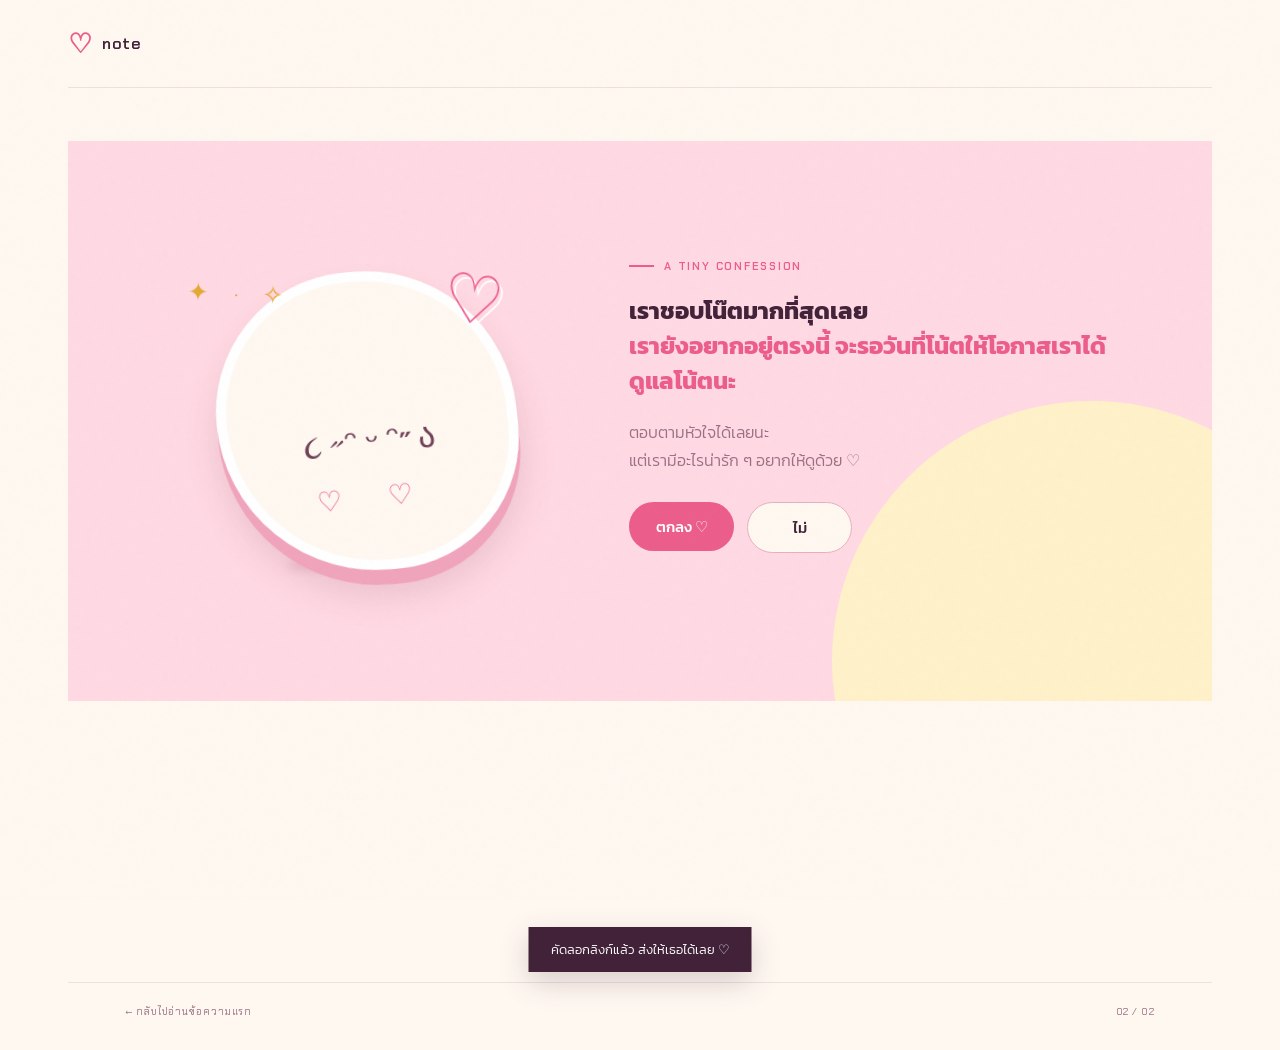
==== magic.html @ 017867cf "Add files via upload" ====
<!doctype html>
<html lang="th">
<head>
  <meta charset="UTF-8" />
  <meta name="viewport" content="width=device-width, initial-scale=1.0" />
  <meta name="description" content="สิ่งเล็ก ๆ ที่ซ่อนอยู่ในแสงไฟ" />
  <title>สิ่งที่อยากบอกเธอ</title>
  <link rel="preconnect" href="https://fonts.googleapis.com">
  <link rel="preconnect" href="https://fonts.gstatic.com" crossorigin>
  <link href="https://fonts.googleapis.com/css2?family=Chakra+Petch:wght@400;500;600;700&family=Kanit:wght@300;400;500;600&display=swap" rel="stylesheet">
  <link rel="stylesheet" href="styles.css" />
</head>
<body>
  <div class="noise"></div>
  <main class="page-shell">
    <nav class="topbar" aria-label="เมนูหลัก">
      <a class="brand" href="index.html" aria-label="กลับหน้าแรก"><span class="brand-mark">♡</span>  note</a>
      <!-- <button class="share-button" id="shareButton" type="button"><span aria-hidden="true">↗</span> ส่งลิงก์นี้</button> -->
    </nav>
    <section class="sticker-section" id="scene">
      <div class="section-label"></div>
      <div class="sticker-card" id="stickerCard">
        <div class="heart-burst" id="heartBurst" aria-hidden="true"></div>
        <div class="sticker-art" aria-hidden="true">
          <div class="sticker-sparkles">✦　·　✧</div>
          <div class="sticker-face">૮ ˶ᵔ ᵕ ᵔ˶ ა</div>
          <div class="sticker-heart">♡</div>
          <div class="sticker-shadow"></div>
        </div>
        <div class="question-content">
          <p class="eyebrow"><span></span> a tiny confession</p>
          <h2>เราชอบโน๊ตมากที่สุดเลย<br /><em>เรายังอยากอยู่ตรงนี้ จะรอวันที่โน้ตให้โอกาสเราได้ดูแลโน้ตนะ</em></h2>
          <p class="question-text">ตอบตามหัวใจได้เลยนะ<br />แต่เรามีอะไรน่ารัก ๆ อยากให้ดูด้วย ♡</p>
          <div class="answer-area" id="answerArea">
            <button class="answer-button answer-yes" id="yesButton" type="button">ตกลง <span>♡</span></button>
            <button class="answer-button answer-no" id="noButton" type="button">ไม่</button>
          </div>
          <p class="runaway-note" id="runawayNote" aria-live="polite"></p>
        </div>
      </div>
      <div class="flower-result" id="flowerResult" aria-live="polite" hidden>
        <div class="flower-sticker" aria-hidden="true">🌷</div>
        <div><strong>เย้! ดอกไม้นี้ให้เธอเลย</strong><span>คิดถึงเหมือนกันนะ ♡</span></div>
      </div>
    </section>
    <footer><a class="back-link" href="index.html">← กลับไปอ่านข้อความแรก</a><span>02 / 02</span></footer>
  </main>
  <div class="toast" id="toast" role="status">คัดลอกลิงก์แล้ว ส่งให้เธอได้เลย ♡</div>
  <div class="letter-modal" id="letterModal" role="dialog" aria-modal="true" aria-labelledby="letterTitle">
    <div class="letter-backdrop" data-letter-close></div>
    <article class="letter-paper">
      <button class="letter-close" id="letterClose" type="button" aria-label="ปิดจดหมาย">×</button>
      <div class="letter-topline"><span>little note no.</span><span>♡</span></div>
      <p class="letter-kicker">a letter for you</p>
      <h2 id="letterTitle">แค่เห็นเธอยิ้ม</h2>
      <div class="letter-rule"></div>
      <p class="letter-body" id="letterBody">วันธรรมดาของเราก็เหมือนมีแสงแดดเพิ่มขึ้นมาอีกนิด</p>
      <p class="letter-sender" id="letterSender">จากคนที่แอบมองเธออยู่เสมอ</p>
      <div class="letter-seal">♡</div>
    </article>
  </div>
  <script src="share.js"></script>
  <script>
    const answerArea = document.querySelector('#answerArea');
    const noButton = document.querySelector('#noButton');
    const yesButton = document.querySelector('#yesButton');
    const flowerResult = document.querySelector('#flowerResult');
    const stickerCard = document.querySelector('#stickerCard');
    const heartBurst = document.querySelector('#heartBurst');
    const runawayNote = document.querySelector('#runawayNote');
    const messages = ['แง... ลองกดปุ่มอื่นดูไหม', 'จับไม่ทันหรอกนะ ♡', 'คิดถึงอยู่ใช่ไหมล่ะ'];
    let escapeCount = 0;

    noButton.addEventListener('click', moveNoButton);
    noButton.addEventListener('pointerenter', moveNoButton);
    yesButton.addEventListener('click', () => {
      stickerCard.classList.add('is-heart-mode');
      stickerCard.querySelector('.sticker-face').textContent = '♥';
      stickerCard.querySelector('.sticker-heart').textContent = '♥';
      stickerCard.querySelector('.question-content h1').innerHTML = 'คิดถึงนะ<br /><em>มากที่สุดเลย</em>';
      stickerCard.querySelector('.question-text').innerHTML = 'หัวใจดวงนี้ลอยไปหาเธอแล้ว<br />รับไว้ดี ๆ นะ ♡';
      flowerResult.hidden = false;
      flowerResult.classList.add('is-visible');
      yesButton.textContent = 'รับดอกไม้แล้ว ♡';
      yesButton.disabled = true;
      noButton.hidden = true;
      runawayNote.textContent = 'รู้แล้วว่าคิดถึงกัน ขอบคุณนะ!';
      createHeartBurst();
    });

    function createHeartBurst() {
      heartBurst.replaceChildren();
      for (let index = 0; index < 22; index += 1) {
        const heart = document.createElement('span');
        heart.textContent = index % 3 === 0 ? '♥' : '♡';
        heart.style.setProperty('--x', `${Math.random() * 100}%`);
        heart.style.setProperty('--drift', `${(Math.random() - 0.5) * 180}px`);
        heart.style.setProperty('--delay', `${Math.random() * 0.8}s`);
        heart.style.setProperty('--size', `${16 + Math.random() * 25}px`);
        heartBurst.appendChild(heart);
      }
    }

    function moveNoButton() {
      escapeCount += 1;
      const area = answerArea.getBoundingClientRect();
      const button = noButton.getBoundingClientRect();
      const maxX = Math.max(0, area.width - button.width);
      const maxY = Math.max(0, area.height - button.height);
      noButton.style.left = `${Math.random() * maxX}px`;
      noButton.style.top = `${Math.random() * maxY}px`;
      runawayNote.textContent = messages[Math.min(escapeCount - 1, messages.length - 1)];
    }
  </script>
</body>
</html>
---- styles.css ----
@import url('https://fonts.googleapis.com/css2?family=Chakra+Petch:wght@400;500;600;700&family=Kanit:wght@300;400;500;600&display=swap');

:root { --ink: #422239; --muted: #9b7084; --pink: #f687a9; --hot: #ec5d8b; --cream: #fff8f1; --blush: #ffe7ec; --line: rgba(104, 51, 76, .12); }
* { box-sizing: border-box; }
html { scroll-behavior: smooth; }
body { margin: 0; color: var(--ink); background: var(--cream); font-family: 'Kanit', sans-serif; font-weight: 300; overflow-x: hidden; }
.noise { position: fixed; inset: 0; opacity: .055; pointer-events: none; z-index: 10; background-image: url("data:image/svg+xml,%3Csvg viewBox='0 0 180 180' xmlns='http://www.w3.org/2000/svg'%3E%3Cfilter id='n'%3E%3CfeTurbulence type='fractalNoise' baseFrequency='.85' numOctaves='3' stitchTiles='stitch'/%3E%3C/filter%3E%3Crect width='100%25' height='100%25' filter='url(%23n)' opacity='.4'/%3E%3C/svg%3E"); }
.page-shell { max-width: 1240px; margin: auto; padding: 0 48px; }
.topbar { height: 88px; display: flex; align-items: center; justify-content: space-between; border-bottom: 1px solid var(--line); }
.brand { color: var(--ink); text-decoration: none; font: 600 16px 'Chakra Petch', sans-serif; letter-spacing: .05em; display: flex; align-items: center; gap: 9px; }
.brand-mark { color: var(--hot); font-size: 27px; line-height: 1; }
.share-button { border: 1px solid var(--ink); border-radius: 99px; background: transparent; color: var(--ink); font: 500 13px 'Chakra Petch', sans-serif; padding: 11px 17px; cursor: pointer; transition: .2s ease; }
.share-button span { font-size: 17px; vertical-align: -1px; margin-right: 4px; }.share-button:hover { background: var(--ink); color: white; transform: translateY(-2px); }
.hero { min-height: calc(100vh - 88px); display: flex; align-items: center; justify-content: space-between; padding: 70px 5% 95px; position: relative; }
.hero:after { content: ''; position: absolute; width: 370px; height: 370px; border-radius: 50%; background: #ffd3de; right: 7%; top: 125px; z-index: -1; filter: blur(1px); }
.eyebrow { display: flex; align-items: center; gap: 10px; color: var(--hot); font: 600 11px 'Chakra Petch', sans-serif; text-transform: uppercase; letter-spacing: .16em; }.eyebrow span { display: block; width: 25px; height: 2px; background: var(--hot); }
h1 { font: 600 clamp(55px, 7.3vw, 103px)/.92 'Kanit', sans-serif; letter-spacing: -.07em; margin: 24px 0; }.hero h1 em, h2 em { font-style: normal; color: var(--hot); }.intro { color: var(--muted); font-size: 16px; line-height: 1.8; margin: 0 0 33px; }.hero-actions { display: flex; align-items: center; gap: 21px; }.primary-button { display: inline-flex; gap: 24px; align-items: center; padding: 14px 20px 14px 23px; color: white; background: var(--ink); text-decoration: none; font: 500 13px 'Chakra Petch', sans-serif; border-radius: 3px; transition: .25s; }.primary-button span { font-size: 18px; }.primary-button:hover { background: var(--hot); transform: translateY(-3px); }.hint { color: var(--muted); font-size: 11px; }.hero-aside { width: 235px; transform: rotate(7deg); margin-right: 10%; margin-top: 25px; }.stamp { width: 78px; height: 78px; border: 1px solid var(--hot); border-radius: 50%; color: var(--hot); display: grid; place-content: center; text-align: center; font: 600 11px/1.1 'Chakra Petch', sans-serif; letter-spacing: .08em; margin-bottom: 35px; }.stamp strong { font-size: 17px; }.hero-aside p { font: 400 18px/1.7 'Kanit', sans-serif; }
.scene-section { padding: 36px 0 135px; }.section-label { color: var(--muted); font: 600 11px 'Chakra Petch', sans-serif; letter-spacing: .15em; margin: 0 5% 17px; }.section-label span, .message-number { color: var(--hot); margin-right: 16px; }.scene-card { background: #f9c0cf; padding: 52px 5% 38px; position: relative; overflow: hidden; }.scene-card:before { content: ''; position: absolute; inset: 0; opacity: .25; background: linear-gradient(135deg, transparent 40%, #fff 40.2%, transparent 40.5%, transparent 63%, #fff 63.2%, transparent 63.5%); }.scene-heading { position: relative; z-index: 1; display: flex; align-items: flex-end; justify-content: space-between; margin-bottom: 28px; }.scene-heading h2, .message-content h2 { font: 500 clamp(31px, 4vw, 56px)/1.05 'Kanit', sans-serif; letter-spacing: -.055em; margin: 0; }.scene-heading h2 span { color: #a94f70; }.heart-count { text-align: right; display: flex; flex-direction: column; color: var(--hot); }.heart-count span { font: 600 35px 'Chakra Petch', sans-serif; line-height: .9; }.heart-count small { font-size: 11px; color: var(--ink); margin-top: 8px; }
.canvas-wrap { height: 480px; background: linear-gradient(145deg, #fddddf, #efa1ba); position: relative; z-index: 1; border: 1px solid rgba(121, 54, 83, .14); overflow: hidden; }.canvas-wrap canvas { display: block; width: 100%; height: 100%; touch-action: none; cursor: grab; }.canvas-wrap canvas:active { cursor: grabbing; }.canvas-tip { position: absolute; left: 22px; bottom: 18px; font: 500 10px 'Chakra Petch', sans-serif; letter-spacing: .08em; color: #95516b; }.tip-dot { display: inline-block; width: 7px; height: 7px; background: #fd658f; border-radius: 50%; margin-right: 7px; animation: pulse 1.5s infinite; }.sparkle-note { position: absolute; right: 22px; bottom: 18px; font-size: 11px; color: #95516b; }.sparkle-note span { font-size: 18px; vertical-align: -2px; margin-left: 5px; }
.message-section { display: grid; grid-template-columns: 15% 1fr; padding: 25px 5% 160px; }.message-number { font: 600 11px 'Chakra Petch', sans-serif; letter-spacing: .1em; padding-top: 10px; }.message-content h2 { font-size: clamp(39px, 5vw, 72px); margin: 25px 0 30px; }.message-body { color: var(--muted); line-height: 1.9; font-size: 16px; }.signature { display: inline-block; color: var(--hot); border-top: 1px solid #eab5c4; padding-top: 15px; margin-top: 22px; font: 12px 'Chakra Petch', sans-serif; }.signature span { font-size: 19px; margin-left: 6px; } footer { border-top: 1px solid var(--line); display: flex; justify-content: space-between; padding: 22px 5% 32px; color: var(--muted); font: 10px 'Chakra Petch', sans-serif; letter-spacing: .09em; text-transform: uppercase; }.back-link { color: var(--muted); text-decoration: none; }.back-link:hover { color: var(--hot); }.toast { position: fixed; bottom: 28px; left: 50%; transform: translate(-50%, 100px); background: var(--ink); color: white; padding: 13px 22px; font-size: 13px; z-index: 20; transition: transform .35s ease; box-shadow: 0 10px 30px #42223933; }.toast.show { transform: translate(-50%, 0); }
.sticker-section { padding: 36px 0 135px; }.sticker-card { min-height: 560px; display: grid; grid-template-columns: .9fr 1.1fr; align-items: center; gap: 7%; padding: 58px 9%; position: relative; overflow: hidden; background: #ffd9e3; }.sticker-card:before { content: ''; position: absolute; width: 520px; height: 520px; border-radius: 50%; background: #fff1c9; right: -140px; bottom: -220px; }.sticker-art, .question-content { position: relative; z-index: 1; }.sticker-art { min-height: 330px; display: grid; place-items: center; transform: rotate(-6deg); }.sticker-face { width: min(100%, 300px); aspect-ratio: 1; display: grid; place-items: center; padding-top: 40px; color: #6f4055; background: #fff8f1; border: 10px solid white; border-radius: 48% 52% 45% 55%; box-shadow: 0 15px 0 #f0a4bc, 0 25px 35px rgba(126, 61, 89, .16); font: 500 clamp(23px, 3vw, 34px) 'Kanit', sans-serif; }.sticker-face:after { content: '♡  ♡'; position: absolute; margin-top: 112px; color: var(--hot); font-size: 28px; letter-spacing: 20px; }.sticker-heart { position: absolute; top: 21px; right: 12%; color: var(--hot); font-size: 68px; line-height: 1; transform: rotate(14deg); text-shadow: 4px 4px 0 white; animation: float-heart 2.4s ease-in-out infinite; }.sticker-sparkles { position: absolute; top: 5px; left: 8%; color: #e5a833; font-size: 25px; transform: rotate(8deg); }.sticker-shadow { position: absolute; bottom: 19px; width: 190px; height: 20px; border-radius: 50%; background: rgba(177, 92, 120, .18); filter: blur(4px); z-index: -1; }.question-content h1 { font: 600 clamp(49px, 6vw, 78px)/.95 'Kanit', sans-serif; letter-spacing: -.07em; margin: 23px 0; }.question-text { color: var(--muted); font-size: 16px; line-height: 1.8; margin-bottom: 27px; }.answer-area { position: relative; display: flex; gap: 12px; min-height: 65px; align-items: flex-start; }.answer-button { min-width: 105px; border: 0; border-radius: 999px; padding: 13px 22px; color: white; font: 500 15px 'Kanit', sans-serif; cursor: pointer; transition: transform .2s, box-shadow .2s; }.answer-button:hover { transform: translateY(-3px); box-shadow: 0 8px 18px rgba(126, 61, 89, .2); }.answer-yes { background: var(--hot); }.answer-no { position: absolute; left: 118px; top: 0; color: var(--ink); background: #fff8f1; border: 1px solid #e7afc0; }.answer-button:disabled { cursor: default; opacity: .8; }.runaway-note { min-height: 24px; margin: 3px 0 0; color: var(--hot); font-size: 13px; }.flower-result { display: flex; align-items: center; gap: 18px; margin: 30px auto 0; padding: 18px 25px; width: min(100%, 510px); background: #fff8f1; color: var(--ink); box-shadow: 0 12px 30px rgba(126, 61, 89, .12); opacity: 0; transform: translateY(15px); transition: .45s ease; }.flower-result.is-visible { opacity: 1; transform: translateY(0); }.flower-result strong, .flower-result span { display: block; }.flower-result span { color: var(--muted); margin-top: 3px; }.flower-sticker { font-size: 54px; animation: flower-bloom .5s ease both; }
.letter-modal { position: fixed; inset: 0; display: grid; place-items: center; padding: 24px; visibility: hidden; opacity: 0; z-index: 30; transition: opacity .3s ease, visibility .3s ease; }.letter-modal.is-open { visibility: visible; opacity: 1; }.letter-backdrop { position: absolute; inset: 0; background: rgba(66, 34, 57, .48); backdrop-filter: blur(8px); }.letter-paper { position: relative; width: min(100%, 510px); min-height: 440px; padding: 38px 48px; background: #fff9ee; color: var(--ink); box-shadow: 0 24px 70px rgba(66, 34, 57, .28); transform: translateY(20px) rotate(-1deg); transition: transform .4s cubic-bezier(.2,.8,.2,1); }.letter-modal.is-open .letter-paper { transform: translateY(0) rotate(-1deg); }.letter-close { position: absolute; top: 14px; right: 17px; border: 0; color: var(--muted); background: transparent; font: 300 30px 'Kanit', sans-serif; cursor: pointer; }.letter-topline { display: flex; justify-content: space-between; color: var(--hot); font: 11px 'Chakra Petch', sans-serif; letter-spacing: .12em; text-transform: uppercase; }.letter-kicker { margin: 58px 0 15px; color: var(--hot); font: 600 11px 'Chakra Petch', sans-serif; letter-spacing: .16em; text-transform: uppercase; }.letter-paper h2 { margin: 0; font: 500 clamp(31px, 5vw, 46px)/1.1 'Kanit', sans-serif; letter-spacing: -.04em; }.letter-rule { width: 55px; height: 2px; background: var(--hot); margin: 28px 0; }.letter-body { max-width: 370px; color: #795568; font-size: 18px; line-height: 1.9; }.letter-sender { margin-top: 42px; color: var(--hot); font: 12px 'Chakra Petch', sans-serif; }.letter-seal { position: absolute; right: 47px; bottom: 30px; width: 52px; height: 52px; display: grid; place-items: center; border: 1px solid #f08aae; border-radius: 50%; color: var(--hot); font-size: 25px; transform: rotate(12deg); }
@keyframes pulse { 50% { transform: scale(1.6); opacity: .45; } } @keyframes float-heart { 50% { transform: translateY(-8px) rotate(14deg) scale(1.08); } } @keyframes flower-bloom { 0% { transform: scale(.3) rotate(-15deg); } 80% { transform: scale(1.15) rotate(4deg); } 100% { transform: scale(1) rotate(0); } } @media (max-width: 700px) { .page-shell { padding: 0 20px; }.topbar { height: 72px; }.hero { display: block; padding: 66px 8% 75px; min-height: auto; }.hero:after { width: 250px; height: 250px; right: 0; top: 110px; }.hero-aside { margin: 80px 0 0 auto; width: 190px; }.hero-actions { align-items: flex-start; flex-direction: column; gap: 13px; }.scene-section, .sticker-section { padding-bottom: 90px; }.sticker-card { display: block; padding: 35px 8% 45px; }.sticker-art { min-height: 285px; margin-bottom: 15px; }.sticker-face { width: min(100%, 270px); }.question-content h1 { font-size: clamp(49px, 15vw, 70px); }.answer-area { min-height: 90px; }.answer-no { left: 118px; }.message-section { padding: 0 8% 100px; display: block; }.message-number { margin-bottom: 55px; }.message-content h2 { margin-top: 22px; } footer { padding-left: 8%; padding-right: 8%; gap: 20px; } }
.sticker-card { transition: background .6s ease, transform .6s ease; }
.sticker-card.is-heart-mode { background: #ffb0c8; transform: scale(1.01); }
.sticker-card.is-heart-mode:before { background: #ffc9d8; transform: scale(1.25); }
.sticker-card.is-heart-mode .sticker-art { transform: rotate(0) scale(1.06); }
.sticker-card.is-heart-mode .sticker-face { color: #fff; background: var(--hot); transform: scale(1.08); box-shadow: 0 15px 0 #c94770, 0 25px 35px rgba(126, 61, 89, .22); font-size: clamp(100px, 15vw, 170px); line-height: 1; }
.sticker-card.is-heart-mode .sticker-face:after { content: '♡'; color: #fff; margin-top: 0; font-size: 36px; letter-spacing: 0; }
.sticker-card.is-heart-mode .sticker-heart { color: #fff; transform: rotate(14deg) scale(1.2); }
.heart-burst { position: absolute; inset: 0; z-index: 2; pointer-events: none; overflow: hidden; }
.heart-burst span { position: absolute; left: var(--x); bottom: 17%; color: var(--hot); font-size: var(--size); opacity: 0; animation: heart-float 2.8s var(--delay) ease-out forwards; text-shadow: 2px 2px 0 rgba(255, 255, 255, .65); }
.heart-burst span:nth-child(3n) { color: #fff; }
.heart-burst span:nth-child(4n) { color: #e3a536; }
@keyframes heart-float { 0% { opacity: 0; transform: translate3d(0, 40px, 0) scale(.35) rotate(-18deg); } 15% { opacity: 1; } 100% { opacity: 0; transform: translate3d(var(--drift), -520px, 0) scale(1.1) rotate(24deg); } }
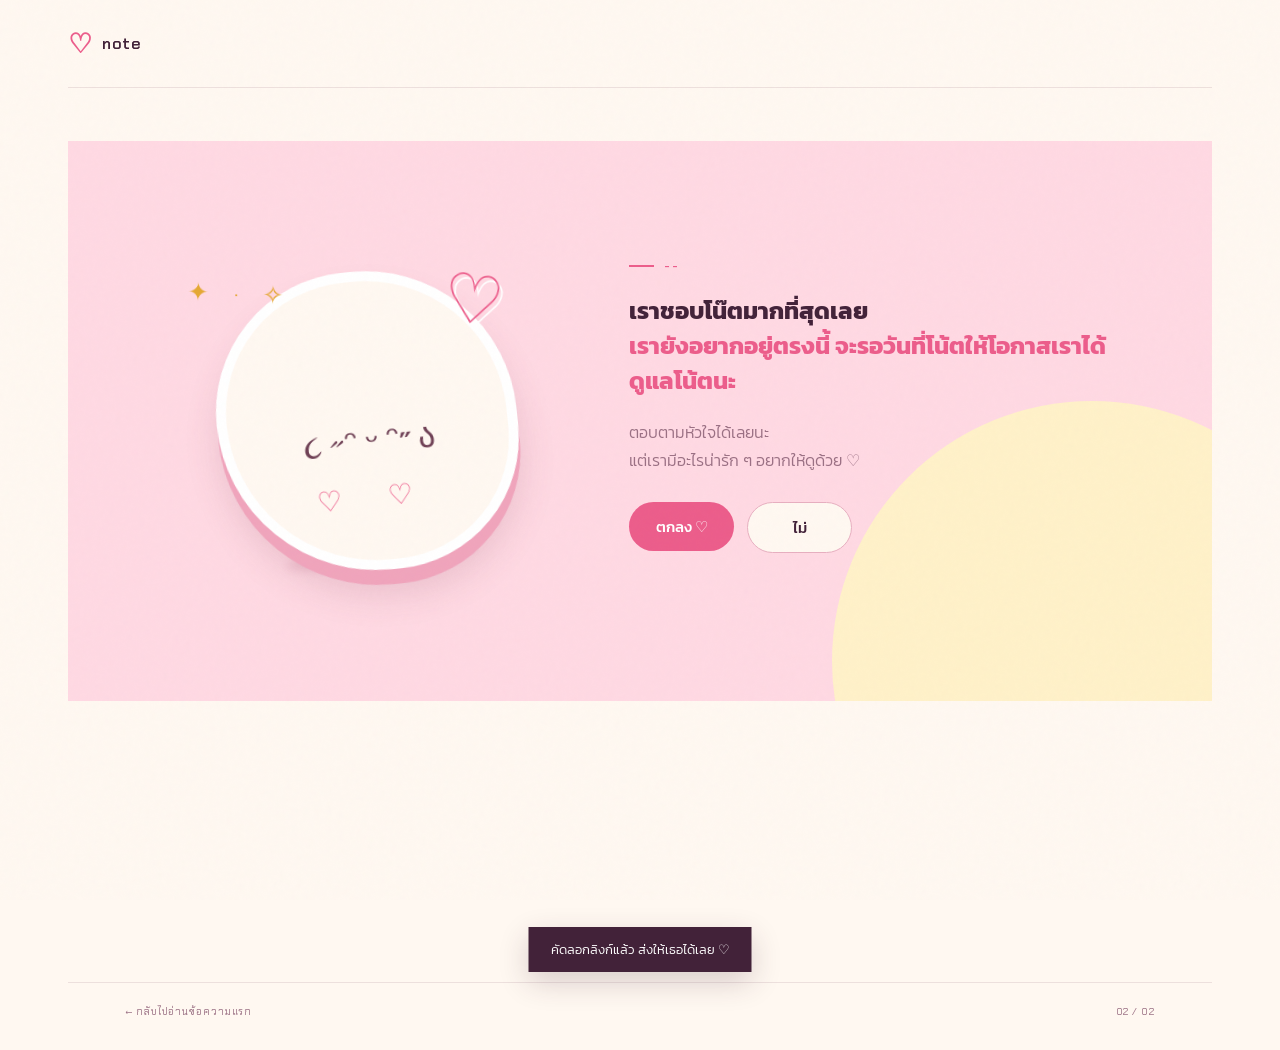
==== commit f62e8ade: "Add files via upload" ====
--- a/magic.html
+++ b/magic.html
@@ -28,7 +28,7 @@
           <div class="sticker-shadow"></div>
         </div>
         <div class="question-content">
-          <p class="eyebrow"><span></span> a tiny confession</p>
+          <p class="eyebrow"><span></span> --</p>
           <h2>เราชอบโน๊ตมากที่สุดเลย<br /><em>เรายังอยากอยู่ตรงนี้ จะรอวันที่โน้ตให้โอกาสเราได้ดูแลโน้ตนะ</em></h2>
           <p class="question-text">ตอบตามหัวใจได้เลยนะ<br />แต่เรามีอะไรน่ารัก ๆ อยากให้ดูด้วย ♡</p>
           <div class="answer-area" id="answerArea">
@@ -40,7 +40,7 @@
       </div>
       <div class="flower-result" id="flowerResult" aria-live="polite" hidden>
         <div class="flower-sticker" aria-hidden="true">🌷</div>
-        <div><strong>เย้! ดอกไม้นี้ให้เธอเลย</strong><span>คิดถึงเหมือนกันนะ ♡</span></div>
+        <div><strong> ดอกไม้นี้เราให้</strong><span>คิดถึงนะ ♡</span></div>
       </div>
     </section>
     <footer><a class="back-link" href="index.html">← กลับไปอ่านข้อความแรก</a><span>02 / 02</span></footer>
@@ -68,7 +68,18 @@
     const stickerCard = document.querySelector('#stickerCard');
     const heartBurst = document.querySelector('#heartBurst');
     const runawayNote = document.querySelector('#runawayNote');
-    const messages = ['แง... ลองกดปุ่มอื่นดูไหม', 'จับไม่ทันหรอกนะ ♡', 'คิดถึงอยู่ใช่ไหมล่ะ'];
+    const messages = [
+      'แง... ลองกดปุ่มอื่นดูไหม',
+      'จับไม่ทันหรอกนะ ♡',
+      'คิดถึงอยู่เรารู้นะ',
+      'ปุ่มนี้กดไม่ได้นะ เราเขิน',
+      'อย่าเพิ่งกดไม่สิ ขอร้องน้า',
+      'หัวใจบอกให้กดตกลงนะ ♥',
+      'ใกล้แค่นี้เอง แต่จับไม่ได้หรอก',
+      'ลองใหม่อีกที... ',
+      'เรารอคำตอบที่น่ารักกว่านี้อยู่นะ',
+      'ไม่เอาคำว่าไม่ได้ไหม ♡',
+    ];
     let escapeCount = 0;
 
     noButton.addEventListener('click', moveNoButton);
@@ -77,14 +88,14 @@
       stickerCard.classList.add('is-heart-mode');
       stickerCard.querySelector('.sticker-face').textContent = '♥';
       stickerCard.querySelector('.sticker-heart').textContent = '♥';
-      stickerCard.querySelector('.question-content h1').innerHTML = 'คิดถึงนะ<br /><em>มากที่สุดเลย</em>';
-      stickerCard.querySelector('.question-text').innerHTML = 'หัวใจดวงนี้ลอยไปหาเธอแล้ว<br />รับไว้ดี ๆ นะ ♡';
+      stickerCard.querySelector('.question-content h2').innerHTML = 'ชอบที่สุดเลย ♡';
+      stickerCard.querySelector('.question-text').innerHTML = 'เราให้ใจไปแล้วนะ<br />เอ็นดูนิดนึงได้มั้ย ♡';
       flowerResult.hidden = false;
       flowerResult.classList.add('is-visible');
-      yesButton.textContent = 'รับดอกไม้แล้ว ♡';
+      yesButton.textContent = 'ตกลงแล้วน้า ♡';
       yesButton.disabled = true;
       noButton.hidden = true;
-      runawayNote.textContent = 'รู้แล้วว่าคิดถึงกัน ขอบคุณนะ!';
+      runawayNote.textContent = '';
       createHeartBurst();
     });
 
@@ -109,7 +120,7 @@
       const maxY = Math.max(0, area.height - button.height);
       noButton.style.left = `${Math.random() * maxX}px`;
       noButton.style.top = `${Math.random() * maxY}px`;
-      runawayNote.textContent = messages[Math.min(escapeCount - 1, messages.length - 1)];
+      runawayNote.textContent = messages[(escapeCount - 1) % messages.length];
     }
   </script>
 </body>
--- a/styles.css
+++ b/styles.css
@@ -33,3 +33,8 @@
 .heart-burst span:nth-child(3n) { color: #fff; }
 .heart-burst span:nth-child(4n) { color: #e3a536; }
 @keyframes heart-float { 0% { opacity: 0; transform: translate3d(0, 40px, 0) scale(.35) rotate(-18deg); } 15% { opacity: 1; } 100% { opacity: 0; transform: translate3d(var(--drift), -520px, 0) scale(1.1) rotate(24deg); } }
+@media (min-width: 701px) {
+	.hero { min-height: 620px; align-items: flex-start; padding-top: 76px; padding-bottom: 100px; }
+	.hero-copy { max-width: 620px; padding-top: 0; }
+	.hero h1 { margin-top: 22px; }
+}
